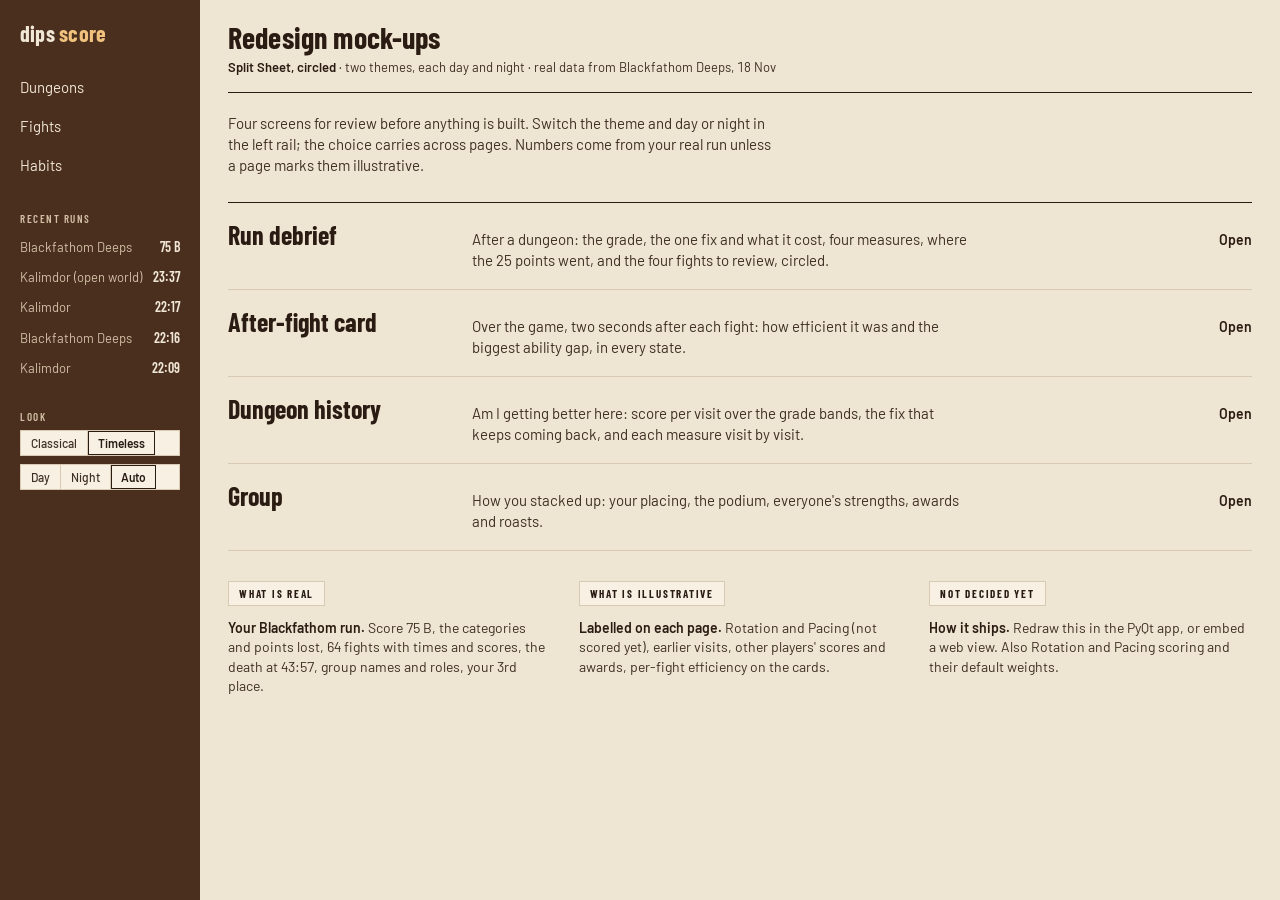
==== docs/design/mockups/index.html @ c6b39008 "Redesign mock-ups: run debrief, fight card, dungeon history, group Four HTML mock-ups for review bef" ====
<!doctype html>
<html lang="en">
<head>
<meta charset="utf-8"><meta name="viewport" content="width=device-width, initial-scale=1">
<title>dips score mock-ups</title>
<link href="https://fonts.googleapis.com/css2?family=Barlow:wght@400;500;600&family=Barlow+Condensed:wght@500;600;700&family=Caveat:wght@600&display=swap" rel="stylesheet">
<link rel="stylesheet" href="assets/theme.css">
<script src="assets/theme.js"></script>
<style>
  .lead { max-width: 68ch; color: var(--tx2); font-size: 15px; margin-bottom: 26px; }
  .pages { border-top: 1px solid var(--tx); }
  .pages a { display: grid; grid-template-columns: 220px 1fr 140px; gap: 24px; align-items: baseline; padding: 18px 0; border-bottom: 1px solid var(--ln); text-decoration: none; }
  .pages a:hover h2 { text-decoration: underline; text-underline-offset: 4px; }
  .pages h2 { font: 700 26px/1.1 "Barlow Condensed", sans-serif; }
  .pages p { color: var(--tx2); font-size: 15px; max-width: 62ch; }
  .pages .open { justify-self: end; font: 600 14px Barlow, sans-serif; color: var(--tx); }
  .notes { margin-top: 30px; display: grid; grid-template-columns: repeat(3, 1fr); gap: 28px; }
  .notes p { margin-top: 12px; } .notes p b { color: var(--tx); font-weight: 600; }
  .notes p { color: var(--tx2); font-size: 14px; }
</style>
</head>
<body>
<div class="app">
  <aside class="rail">
    <div class="logo">dips <span>score</span></div>
    <nav aria-label="Sections">
      <a href="history.html">Dungeons</a>
      <a href="fight-card.html">Fights</a>
      <a href="#">Habits</a>
    </nav>
    <div class="rl">Recent runs</div>
    <a class="run" href="debrief.html"><span>Blackfathom Deeps</span><b>75 B</b></a>
    <a class="run" href="#"><span>Kalimdor (open world)</span><b>23:37</b></a>
    <a class="run" href="#"><span>Kalimdor</span><b>22:17</b></a>
    <a class="run" href="#"><span>Blackfathom Deeps</span><b>22:16</b></a>
    <a class="run" href="#"><span>Kalimdor</span><b>22:09</b></a>
    <div class="rl">Look</div>
    <div style="padding:0 20px;display:grid;gap:8px">
      <div class="seg" role="group" aria-label="Theme"><button data-set-theme="classical">Classical</button><button data-set-theme="timeless">Timeless</button></div>
      <div class="seg" role="group" aria-label="Day or night"><button data-set-mode="day">Day</button><button data-set-mode="night">Night</button><button data-set-mode="auto">Auto</button></div>
    </div>
  </aside>
  <main class="main">
    <header class="top">
      <div><h1>Redesign mock-ups</h1><div class="meta"><b>Split Sheet, circled</b> · two themes, each day and night · real data from Blackfathom Deeps, 18 Nov</div></div>
    </header>
    <p class="lead">Four screens for review before anything is built. Switch the theme and day or night in the left rail; the choice carries across pages. Numbers come from your real run unless a page marks them illustrative.</p>
    <div class="pages">
      <a href="debrief.html"><h2>Run debrief</h2><p>After a dungeon: the grade, the one fix and what it cost, four measures, where the 25 points went, and the four fights to review, circled.</p><span class="open">Open</span></a>
      <a href="fight-card.html"><h2>After-fight card</h2><p>Over the game, two seconds after each fight: how efficient it was and the biggest ability gap, in every state.</p><span class="open">Open</span></a>
      <a href="history.html"><h2>Dungeon history</h2><p>Am I getting better here: score per visit over the grade bands, the fix that keeps coming back, and each measure visit by visit.</p><span class="open">Open</span></a>
      <a href="group.html"><h2>Group</h2><p>How you stacked up: your placing, the podium, everyone's strengths, awards and roasts.</p><span class="open">Open</span></a>
    </div>
    <div class="notes">
      <div><h2 class="tab">What is real</h2><p><b>Your Blackfathom run.</b> Score 75 B, the categories and points lost, 64 fights with times and scores, the death at 43:57, group names and roles, your 3rd place.</p></div>
      <div><h2 class="tab">What is illustrative</h2><p><b>Labelled on each page.</b> Rotation and Pacing (not scored yet), earlier visits, other players' scores and awards, per-fight efficiency on the cards.</p></div>
      <div><h2 class="tab">Not decided yet</h2><p><b>How it ships.</b> Redraw this in the PyQt app, or embed a web view. Also Rotation and Pacing scoring and their default weights.</p></div>
    </div>
  </main>
</div>
</body>
</html>
---- docs/design/mockups/assets/theme.css ----
/* dips score mock-ups: shared theme tokens and shell.
   Two themes (classical, timeless) x two modes (day, night), set on <html data-theme data-mode> by theme.js.
   Every colour on every page comes from these tokens. */

/* ---------- Timeless · Day (default) ---------- */
:root,
html[data-theme="timeless"][data-mode="day"] {
  color-scheme: light;
  --bg:#EFE5D3; --panel:#F7F0E3; --ln:#D8CAB2; --track:#E2D5BC;
  --rail:#4A2F1F; --rail-on:#5F402C; --rail-tx:#F1E7D6; --rail-mu:#D3BFA6; --rail-ac:#F1C27D;
  --tx:#2A1C12; --tx2:#3E3022; --mu:#6E5E4E;
  --plate:#4E5A32; --plate-tx:#F1E7D6; --plate-mu:#E2DCC4; --plate-ac:#F1C27D; --plate-ln:#8C9868;
  --btn:#5A3A24; --btn-tx:#F1E7D6; --btn-ln:transparent;
  --gold:#7A5F30;
  --gS:#4E6A2E; --gA:#6A4228; --gB:#7F5F14; --gC:#A44A24; --gD:#8A2420;
  --hl:#E07A10; --hl-note:#B85A00;
  --m-dmg:#4E6A2E; --m-cd:#A44A24; --m-rot:#6A4228; --m-pace:#2F5D62;
  --m-surv:#8A2420; --m-upk:#8C6A1C; --m-cast:#4A5A78; --m-act:#766656;
}

/* ---------- Timeless · Night ---------- */
html[data-theme="timeless"][data-mode="night"] {
  color-scheme: dark;
  --bg:#17110C; --panel:#211913; --ln:#3A2E22; --track:#2C2219;
  --rail:#2A1C12; --rail-on:#3A2718; --rail-tx:#F0E6D4; --rail-mu:#D6C9B4; --rail-ac:#F7D49A;
  --tx:#F0E6D4; --tx2:#D6C9B4; --mu:#B5A792;
  --plate:#55633A; --plate-tx:#F3EBDB; --plate-mu:#E1DCC4; --plate-ac:#F7D49A; --plate-ln:#8C9868;
  --btn:#6E4A2E; --btn-tx:#F0E6D4; --btn-ln:#F4C77F;
  --gold:#C8A56A;
  --gS:#A9C46F; --gA:#6FB0A8; --gB:#D9B24A; --gC:#E07A45; --gD:#EF5B4E;
  --hl:#FFC233; --hl-note:#FFC233;
  --m-dmg:#9BB36A; --m-cd:#D9733F; --m-rot:#B98A5E; --m-pace:#5FA3A8;
  --m-surv:#D9574A; --m-upk:#D4A73A; --m-cast:#8A9CC4; --m-act:#A89A8A;
}

/* ---------- Classical · Day ---------- */
html[data-theme="classical"][data-mode="day"] {
  color-scheme: light;
  --bg:#F4EBDD; --panel:#FAF5EC; --ln:#E0D0BE; --track:#E2D3BF;
  --rail:#ECE1D0; --rail-on:#FAF5EC; --rail-tx:#2A191C; --rail-mu:#6F5A55; --rail-ac:#7A5A28;
  --tx:#2A191C; --tx2:#4D3B39; --mu:#6F5A55;
  --plate:#6E1F2E; --plate-tx:#F6EEE2; --plate-mu:#E9D8CA; --plate-ac:#F2B8A6; --plate-ln:#9C5A68;
  --btn:#F6EEE2; --btn-tx:#6E1F2E; --btn-ln:transparent;
  --gold:#7A5A28;
  --gS:#7C5D20; --gA:#3D5A44; --gB:#6B4429; --gC:#9A4E35; --gD:#8E1F2F;
  --hl:#D01F45; --hl-note:#D01F45;
  --m-dmg:#3D5A44; --m-cd:#7A2232; --m-rot:#8F6D38; --m-pace:#6B4429;
  --m-surv:#A54A5F; --m-upk:#2F5D62; --m-cast:#5E3A5A; --m-act:#766656;
}

/* ---------- Classical · Night ---------- */
html[data-theme="classical"][data-mode="night"] {
  color-scheme: dark;
  --bg:#171615; --panel:#201F1E; --ln:#363331; --track:#2A2826;
  --rail:#121110; --rail-on:#2B2927; --rail-tx:#F1E6D8; --rail-mu:#B5ADA4; --rail-ac:#C9A46A;
  --tx:#F1E6D8; --tx2:#D8C8BA; --mu:#B5ADA4;
  --plate:#7E2737; --plate-tx:#F6EEE2; --plate-mu:#E9D3C6; --plate-ac:#F5BFAE; --plate-ln:#A85666;
  --btn:#F1E6D8; --btn-tx:#6E1F2E; --btn-ln:transparent;
  --gold:#C9A46A;
  --gS:#E0C07A; --gA:#86B794; --gB:#6FB3B8; --gC:#D9925A; --gD:#E86A6A;
  --hl:#FF4F86; --hl-note:#FF4F86;
  --m-dmg:#6F9A79; --m-cd:#C2505F; --m-rot:#C9A46A; --m-pace:#B58660;
  --m-surv:#D27A8C; --m-upk:#5FA3A8; --m-cast:#A47CA0; --m-act:#A89A8A;
}

/* ---------- Base ---------- */
*, *::before, *::after { box-sizing: border-box; margin: 0; padding: 0; }
html { background: var(--bg); }
body {
  min-width: 1280px; min-height: 100vh;
  background: var(--bg); color: var(--tx);
  font: 400 14px/1.4 Barlow, sans-serif;
  font-variant-numeric: tabular-nums;
  -webkit-font-smoothing: antialiased;
}
.c { font-family: "Barlow Condensed", sans-serif; }
::selection { background: var(--hl); color: var(--bg); }
:focus-visible { outline: 2px solid var(--hl); outline-offset: 2px; }
a { color: inherit; text-underline-offset: 3px; }
* { scrollbar-width: thin; scrollbar-color: var(--ln) transparent; }

@media (prefers-reduced-motion: no-preference) {
  html.theme-swap, html.theme-swap * {
    transition: background-color .22s ease-out, color .22s ease-out, border-color .22s ease-out, fill .22s ease-out, stroke .22s ease-out !important;
  }
}

/* ---------- Shell: rail + main ---------- */
.app { display: grid; grid-template-columns: 200px 1fr; min-height: 100vh; }
.rail { background: var(--rail); color: var(--rail-tx); padding: 22px 0; }
.rail .logo { font: 700 22px/1 "Barlow Condensed", sans-serif; padding: 0 20px 24px; letter-spacing: .01em; }
.rail .logo span { color: var(--rail-ac); }
.rail nav a { display: block; padding: 9px 20px; font-size: 15px; text-decoration: none; color: var(--rail-tx); }
.rail nav a[aria-current="page"] { background: var(--rail-on); font-weight: 600; }
.rail nav a:hover { background: var(--rail-on); }
.rail .rl { margin: 28px 20px 8px; font: 600 11px/1 "Barlow Condensed", sans-serif; letter-spacing: .14em; text-transform: uppercase; color: var(--rail-mu); }
.rail .run { display: flex; justify-content: space-between; gap: 8px; padding: 6px 20px; font-size: 13px; color: var(--rail-mu); text-decoration: none; }
.rail .run b { font: 600 14px "Barlow Condensed", sans-serif; color: var(--rail-tx); white-space: nowrap; }
.rail .run[aria-current="page"] { color: var(--rail-tx); }

.main { padding: 22px 28px 32px; min-width: 0; }
.top { display: flex; justify-content: space-between; align-items: flex-start; gap: 24px; padding-bottom: 16px; border-bottom: 1px solid var(--tx); margin-bottom: 20px; }
.top h1 { font: 700 30px/1.05 "Barlow Condensed", sans-serif; letter-spacing: .005em; }
.top .meta { margin-top: 4px; font-size: 13px; color: var(--tx2); }
.top .meta b { color: var(--tx); font-weight: 600; }
.controls { display: flex; flex-direction: column; align-items: flex-end; gap: 8px; }

/* tabs and segmented toggles share one control vocabulary */
.tabs, .seg { display: inline-flex; border: 1px solid var(--ln); background: var(--panel); }
.tabs a, .seg button {
  font: 500 14px/1 Barlow, sans-serif; color: var(--tx2); background: none; border: 0;
  padding: 8px 14px; text-decoration: none; cursor: pointer; white-space: nowrap;
}
.tabs a + a, .seg button + button { border-left: 1px solid var(--ln); }
.tabs a[aria-current="page"], .seg button[aria-pressed="true"] { color: var(--tx); box-shadow: inset 0 0 0 1px var(--tx); font-weight: 600; }
.tabs a:hover, .seg button:hover { color: var(--tx); }
.seg { font-size: 12px; }
.seg button { font-size: 12px; padding: 6px 10px; }
.seg-row { display: flex; gap: 8px; align-items: center; }
.seg-row .lbl { font: 600 11px/1 "Barlow Condensed", sans-serif; letter-spacing: .12em; text-transform: uppercase; color: var(--mu); }

/* module label: a small boxed tab that names the module */
.tab { display: inline-block; padding: 6px 10px; border: 1px solid var(--ln); background: var(--panel); font: 700 11px/1 "Barlow Condensed", sans-serif; letter-spacing: .16em; text-transform: uppercase; color: var(--tx); }

/* buttons */
.btn { display: inline-block; font: 600 13px/1 Barlow, sans-serif; padding: 10px 16px; background: var(--btn); color: var(--btn-tx); border: 1px solid var(--btn-ln); cursor: pointer; text-decoration: none; }
.btn:hover { filter: brightness(1.08); }
.plate .btn, .fix .btn { border-color: var(--plate-ln); }

/* grade inks: colour is a second channel; the letter always shows */
.g-S { color: var(--gS); } .g-A { color: var(--gA); } .g-B { color: var(--gB); } .g-C { color: var(--gC); } .g-D, .g-F { color: var(--gD); }

.tag { display: inline-block; padding: 2px 6px; border: 1px solid var(--gold); color: var(--gold); font: 600 11px/1.2 Barlow, sans-serif; letter-spacing: .1em; text-transform: uppercase; vertical-align: middle; }
.illus { font: 500 11px/1.3 Barlow, sans-serif; letter-spacing: .12em; text-transform: uppercase; color: var(--mu); }

/* hand marks (circles, routes, notes) */
.hand { font-family: Caveat, cursive; color: var(--hl-note); }
.hl-stroke { stroke: var(--hl); fill: none; }

/* ---------- Motion: one authored moment per page ---------- */
@media (prefers-reduced-motion: no-preference) {
  .js [data-grow] { transform-origin: left center; transform: scaleX(0); }
  .js.ready [data-grow] { transform: scaleX(1); transition: transform .7s cubic-bezier(.16,1,.3,1); transition-delay: calc(var(--i, 0) * 60ms + 150ms); }
  .js [data-draw] { stroke-dasharray: var(--len, 400); stroke-dashoffset: var(--len, 400); }
  .js.ready [data-draw] { stroke-dashoffset: 0; transition: stroke-dashoffset .55s cubic-bezier(.65,0,.35,1); transition-delay: calc(var(--i, 0) * 260ms + 900ms); }
  .js [data-fade] { opacity: 0; }
  .js.ready [data-fade] { opacity: 1; transition: opacity .4s ease-out; transition-delay: calc(var(--i, 0) * 260ms + 1100ms); }
}
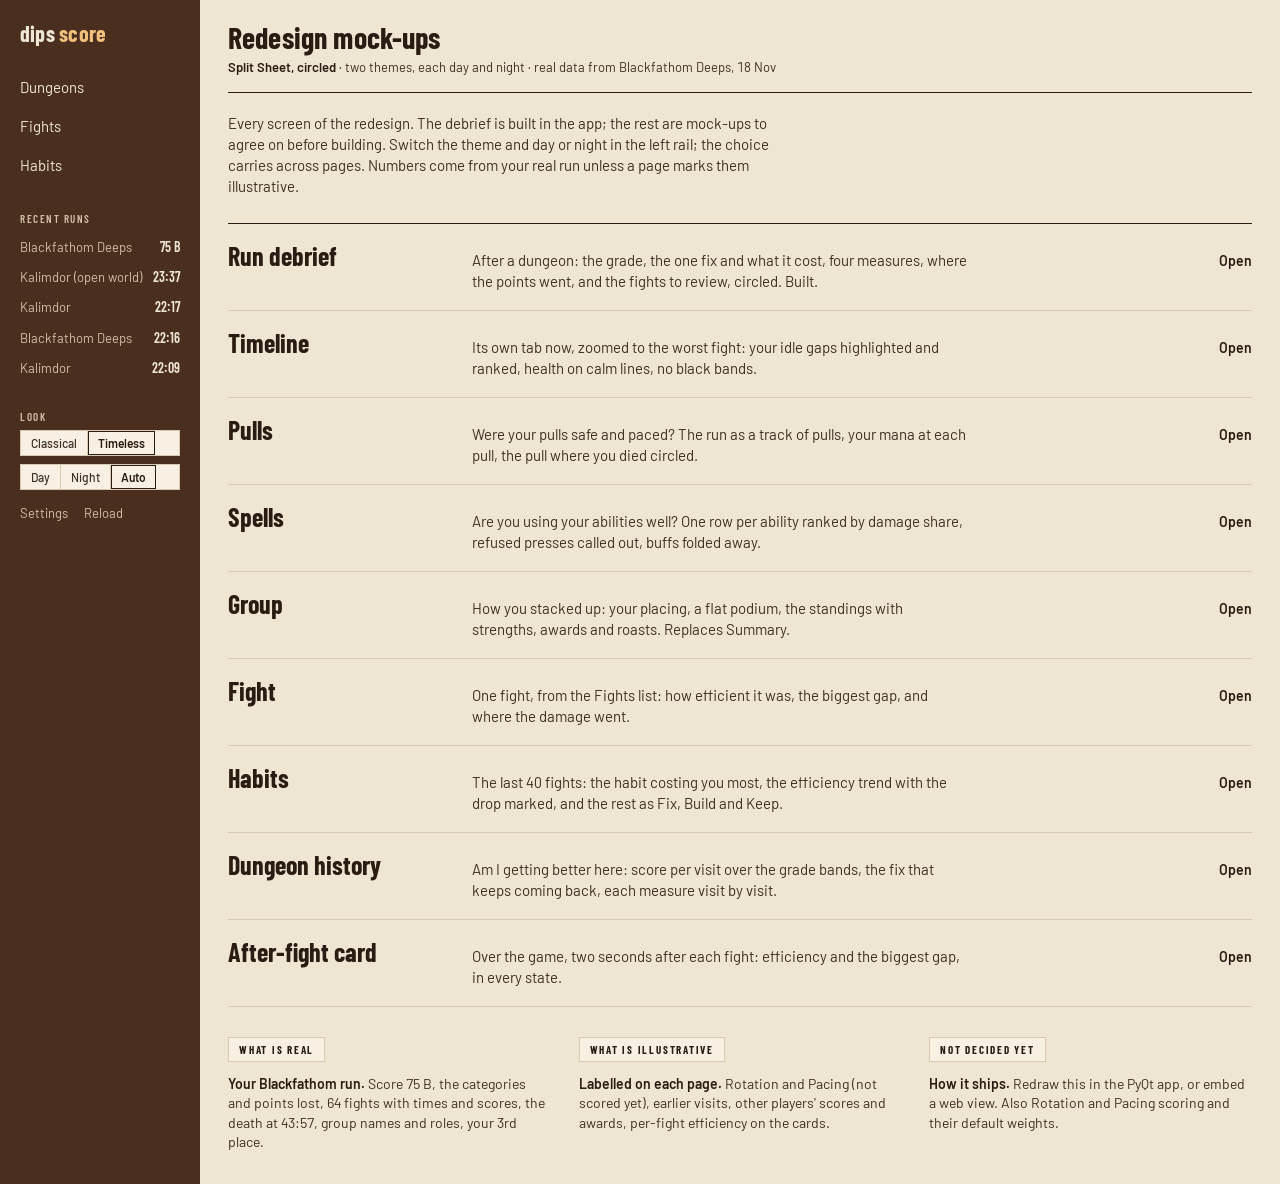
==== commit 9272e7fb: "Mock-ups for the remaining pages: Pulls, Spells, Fight, Habits, Timeline The debrief's principles ap" ====
--- a/docs/design/mockups/index.html
+++ b/docs/design/mockups/index.html
@@ -25,8 +25,8 @@
     <div class="logo">dips <span>score</span></div>
     <nav aria-label="Sections">
       <a href="history.html">Dungeons</a>
-      <a href="fight-card.html">Fights</a>
-      <a href="#">Habits</a>
+      <a href="fight.html">Fights</a>
+      <a href="habits.html">Habits</a>
     </nav>
     <div class="rl">Recent runs</div>
     <a class="run" href="debrief.html"><span>Blackfathom Deeps</span><b>75 B</b></a>
@@ -39,17 +39,23 @@
       <div class="seg" role="group" aria-label="Theme"><button data-set-theme="classical">Classical</button><button data-set-theme="timeless">Timeless</button></div>
       <div class="seg" role="group" aria-label="Day or night"><button data-set-mode="day">Day</button><button data-set-mode="night">Night</button><button data-set-mode="auto">Auto</button></div>
     </div>
+    <div class="rlinks"><a href="#">Settings</a><a href="#">Reload</a></div>
   </aside>
   <main class="main">
     <header class="top">
       <div><h1>Redesign mock-ups</h1><div class="meta"><b>Split Sheet, circled</b> · two themes, each day and night · real data from Blackfathom Deeps, 18 Nov</div></div>
     </header>
-    <p class="lead">Four screens for review before anything is built. Switch the theme and day or night in the left rail; the choice carries across pages. Numbers come from your real run unless a page marks them illustrative.</p>
+    <p class="lead">Every screen of the redesign. The debrief is built in the app; the rest are mock-ups to agree on before building. Switch the theme and day or night in the left rail; the choice carries across pages. Numbers come from your real run unless a page marks them illustrative.</p>
     <div class="pages">
-      <a href="debrief.html"><h2>Run debrief</h2><p>After a dungeon: the grade, the one fix and what it cost, four measures, where the 25 points went, and the four fights to review, circled.</p><span class="open">Open</span></a>
-      <a href="fight-card.html"><h2>After-fight card</h2><p>Over the game, two seconds after each fight: how efficient it was and the biggest ability gap, in every state.</p><span class="open">Open</span></a>
-      <a href="history.html"><h2>Dungeon history</h2><p>Am I getting better here: score per visit over the grade bands, the fix that keeps coming back, and each measure visit by visit.</p><span class="open">Open</span></a>
-      <a href="group.html"><h2>Group</h2><p>How you stacked up: your placing, the podium, everyone's strengths, awards and roasts.</p><span class="open">Open</span></a>
+      <a href="debrief.html"><h2>Run debrief</h2><p>After a dungeon: the grade, the one fix and what it cost, four measures, where the points went, and the fights to review, circled. Built.</p><span class="open">Open</span></a>
+      <a href="timeline.html"><h2>Timeline</h2><p>Its own tab now, zoomed to the worst fight: your idle gaps highlighted and ranked, health on calm lines, no black bands.</p><span class="open">Open</span></a>
+      <a href="pulls.html"><h2>Pulls</h2><p>Were your pulls safe and paced? The run as a track of pulls, your mana at each pull, the pull where you died circled.</p><span class="open">Open</span></a>
+      <a href="spells.html"><h2>Spells</h2><p>Are you using your abilities well? One row per ability ranked by damage share, refused presses called out, buffs folded away.</p><span class="open">Open</span></a>
+      <a href="group.html"><h2>Group</h2><p>How you stacked up: your placing, a flat podium, the standings with strengths, awards and roasts. Replaces Summary.</p><span class="open">Open</span></a>
+      <a href="fight.html"><h2>Fight</h2><p>One fight, from the Fights list: how efficient it was, the biggest gap, and where the damage went.</p><span class="open">Open</span></a>
+      <a href="habits.html"><h2>Habits</h2><p>The last 40 fights: the habit costing you most, the efficiency trend with the drop marked, and the rest as Fix, Build and Keep.</p><span class="open">Open</span></a>
+      <a href="history.html"><h2>Dungeon history</h2><p>Am I getting better here: score per visit over the grade bands, the fix that keeps coming back, each measure visit by visit.</p><span class="open">Open</span></a>
+      <a href="fight-card.html"><h2>After-fight card</h2><p>Over the game, two seconds after each fight: efficiency and the biggest gap, in every state.</p><span class="open">Open</span></a>
     </div>
     <div class="notes">
       <div><h2 class="tab">What is real</h2><p><b>Your Blackfathom run.</b> Score 75 B, the categories and points lost, 64 fights with times and scores, the death at 43:57, group names and roles, your 3rd place.</p></div>
--- a/docs/design/mockups/assets/theme.css
+++ b/docs/design/mockups/assets/theme.css
@@ -86,6 +86,9 @@
 }
 
 /* ---------- Shell: rail + main ---------- */
+.rail .rlinks { display: flex; gap: 16px; padding: 14px 20px 0; font-size: 13px; }
+.rail .rlinks a { color: var(--rail-mu); text-decoration: none; }
+.rail .rlinks a:hover { text-decoration: underline; }
 .app { display: grid; grid-template-columns: 200px 1fr; min-height: 100vh; }
 .rail { background: var(--rail); color: var(--rail-tx); padding: 22px 0; }
 .rail .logo { font: 700 22px/1 "Barlow Condensed", sans-serif; padding: 0 20px 24px; letter-spacing: .01em; }
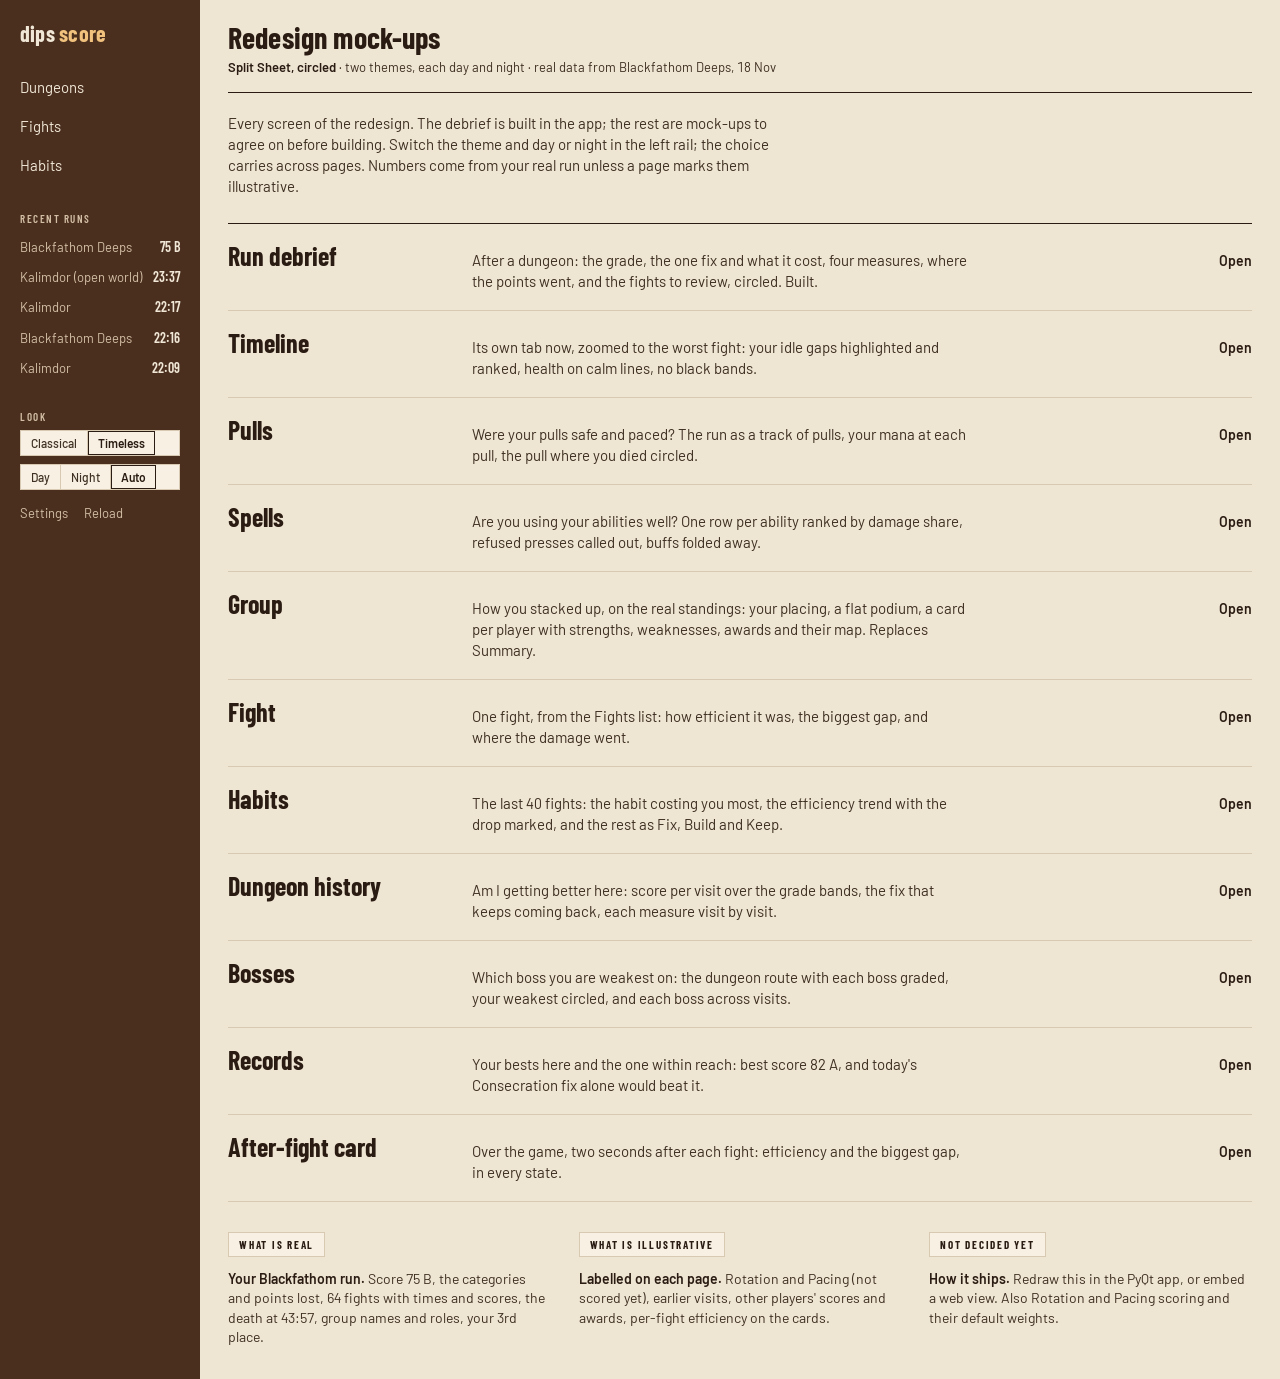
==== commit 61fd7ea0: "Mock-ups: Group with player cards and maps on real standings; Bosses and Records tabs Co-Authored-By" ====
--- a/docs/design/mockups/index.html
+++ b/docs/design/mockups/index.html
@@ -51,10 +51,12 @@
       <a href="timeline.html"><h2>Timeline</h2><p>Its own tab now, zoomed to the worst fight: your idle gaps highlighted and ranked, health on calm lines, no black bands.</p><span class="open">Open</span></a>
       <a href="pulls.html"><h2>Pulls</h2><p>Were your pulls safe and paced? The run as a track of pulls, your mana at each pull, the pull where you died circled.</p><span class="open">Open</span></a>
       <a href="spells.html"><h2>Spells</h2><p>Are you using your abilities well? One row per ability ranked by damage share, refused presses called out, buffs folded away.</p><span class="open">Open</span></a>
-      <a href="group.html"><h2>Group</h2><p>How you stacked up: your placing, a flat podium, the standings with strengths, awards and roasts. Replaces Summary.</p><span class="open">Open</span></a>
+      <a href="group.html"><h2>Group</h2><p>How you stacked up, on the real standings: your placing, a flat podium, a card per player with strengths, weaknesses, awards and their map. Replaces Summary.</p><span class="open">Open</span></a>
       <a href="fight.html"><h2>Fight</h2><p>One fight, from the Fights list: how efficient it was, the biggest gap, and where the damage went.</p><span class="open">Open</span></a>
       <a href="habits.html"><h2>Habits</h2><p>The last 40 fights: the habit costing you most, the efficiency trend with the drop marked, and the rest as Fix, Build and Keep.</p><span class="open">Open</span></a>
       <a href="history.html"><h2>Dungeon history</h2><p>Am I getting better here: score per visit over the grade bands, the fix that keeps coming back, each measure visit by visit.</p><span class="open">Open</span></a>
+      <a href="bosses.html"><h2>Bosses</h2><p>Which boss you are weakest on: the dungeon route with each boss graded, your weakest circled, and each boss across visits.</p><span class="open">Open</span></a>
+      <a href="records.html"><h2>Records</h2><p>Your bests here and the one within reach: best score 82 A, and today's Consecration fix alone would beat it.</p><span class="open">Open</span></a>
       <a href="fight-card.html"><h2>After-fight card</h2><p>Over the game, two seconds after each fight: efficiency and the biggest gap, in every state.</p><span class="open">Open</span></a>
     </div>
     <div class="notes">
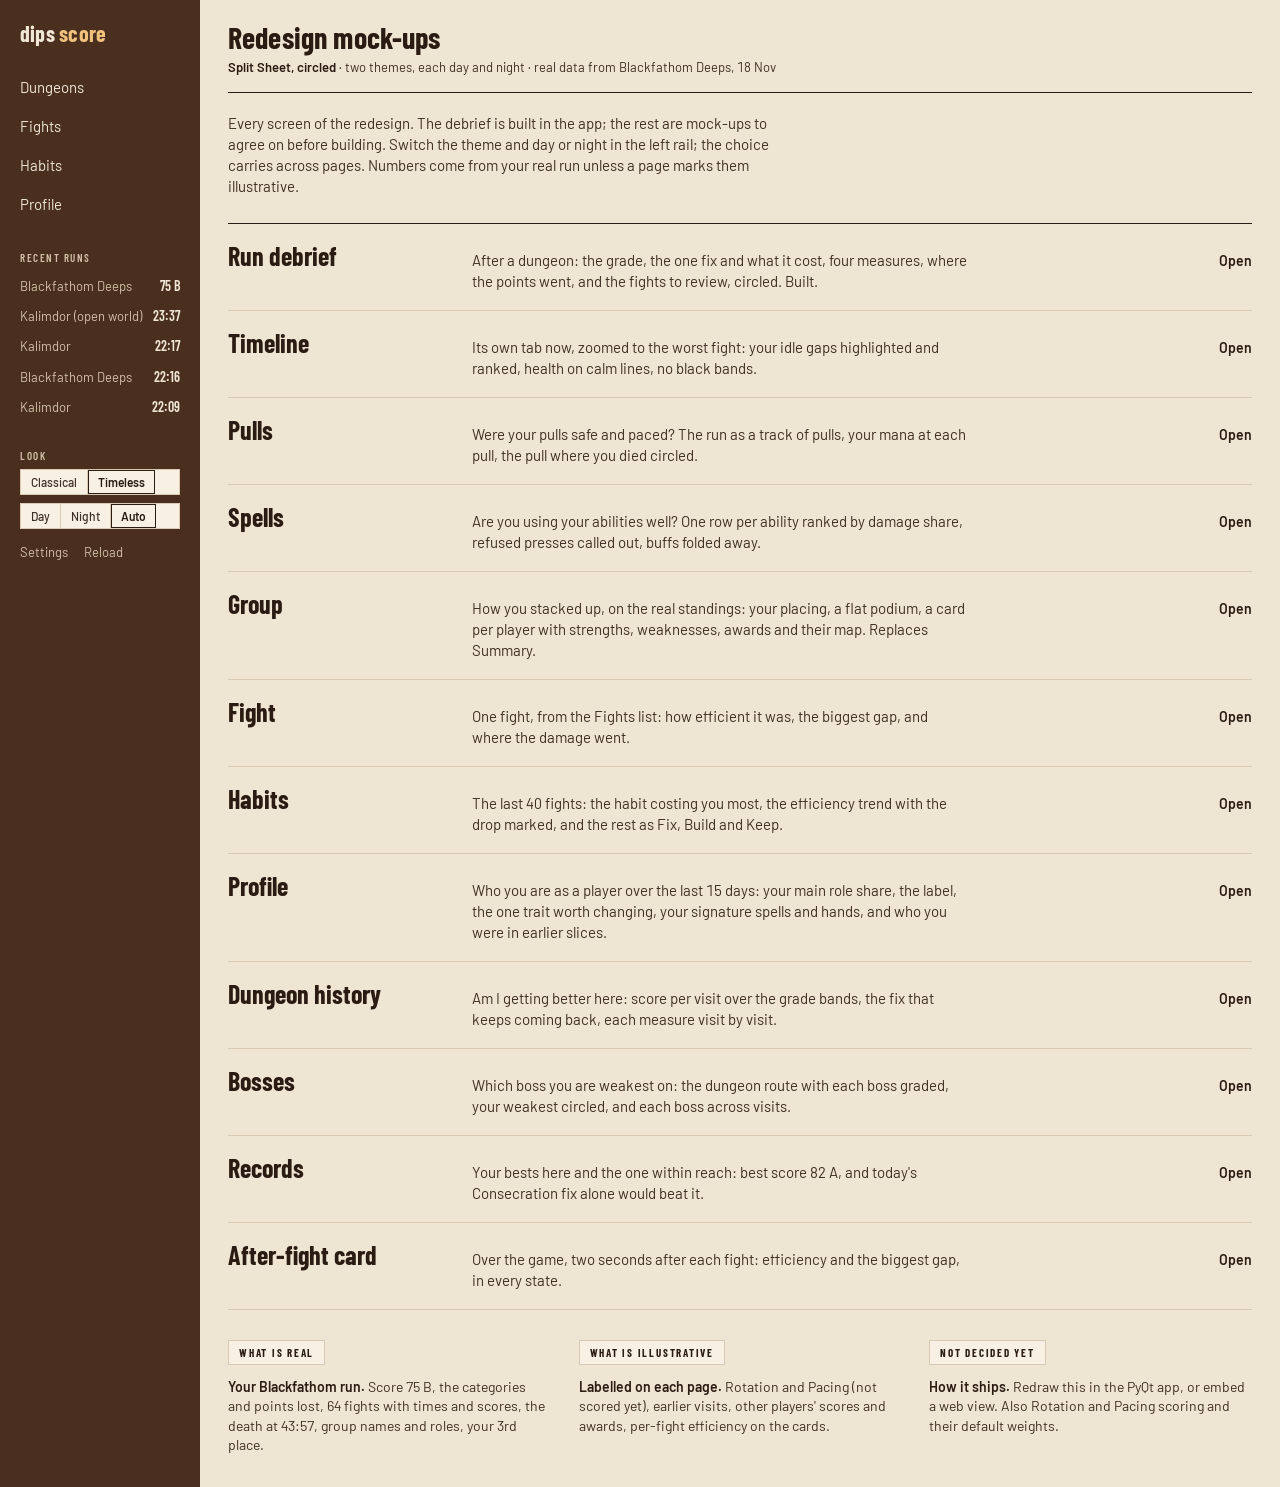
==== commit 96846d30: "mockups: Profile page (last 15 days: role share, label, worth changing, signature, hands, earlier sl" ====
--- a/docs/design/mockups/index.html
+++ b/docs/design/mockups/index.html
@@ -27,6 +27,7 @@
       <a href="history.html">Dungeons</a>
       <a href="fight.html">Fights</a>
       <a href="habits.html">Habits</a>
+      <a href="profile.html">Profile</a>
     </nav>
     <div class="rl">Recent runs</div>
     <a class="run" href="debrief.html"><span>Blackfathom Deeps</span><b>75 B</b></a>
@@ -54,6 +55,7 @@
       <a href="group.html"><h2>Group</h2><p>How you stacked up, on the real standings: your placing, a flat podium, a card per player with strengths, weaknesses, awards and their map. Replaces Summary.</p><span class="open">Open</span></a>
       <a href="fight.html"><h2>Fight</h2><p>One fight, from the Fights list: how efficient it was, the biggest gap, and where the damage went.</p><span class="open">Open</span></a>
       <a href="habits.html"><h2>Habits</h2><p>The last 40 fights: the habit costing you most, the efficiency trend with the drop marked, and the rest as Fix, Build and Keep.</p><span class="open">Open</span></a>
+      <a href="profile.html"><h2>Profile</h2><p>Who you are as a player over the last 15 days: your main role share, the label, the one trait worth changing, your signature spells and hands, and who you were in earlier slices.</p><span class="open">Open</span></a>
       <a href="history.html"><h2>Dungeon history</h2><p>Am I getting better here: score per visit over the grade bands, the fix that keeps coming back, each measure visit by visit.</p><span class="open">Open</span></a>
       <a href="bosses.html"><h2>Bosses</h2><p>Which boss you are weakest on: the dungeon route with each boss graded, your weakest circled, and each boss across visits.</p><span class="open">Open</span></a>
       <a href="records.html"><h2>Records</h2><p>Your bests here and the one within reach: best score 82 A, and today's Consecration fix alone would beat it.</p><span class="open">Open</span></a>
